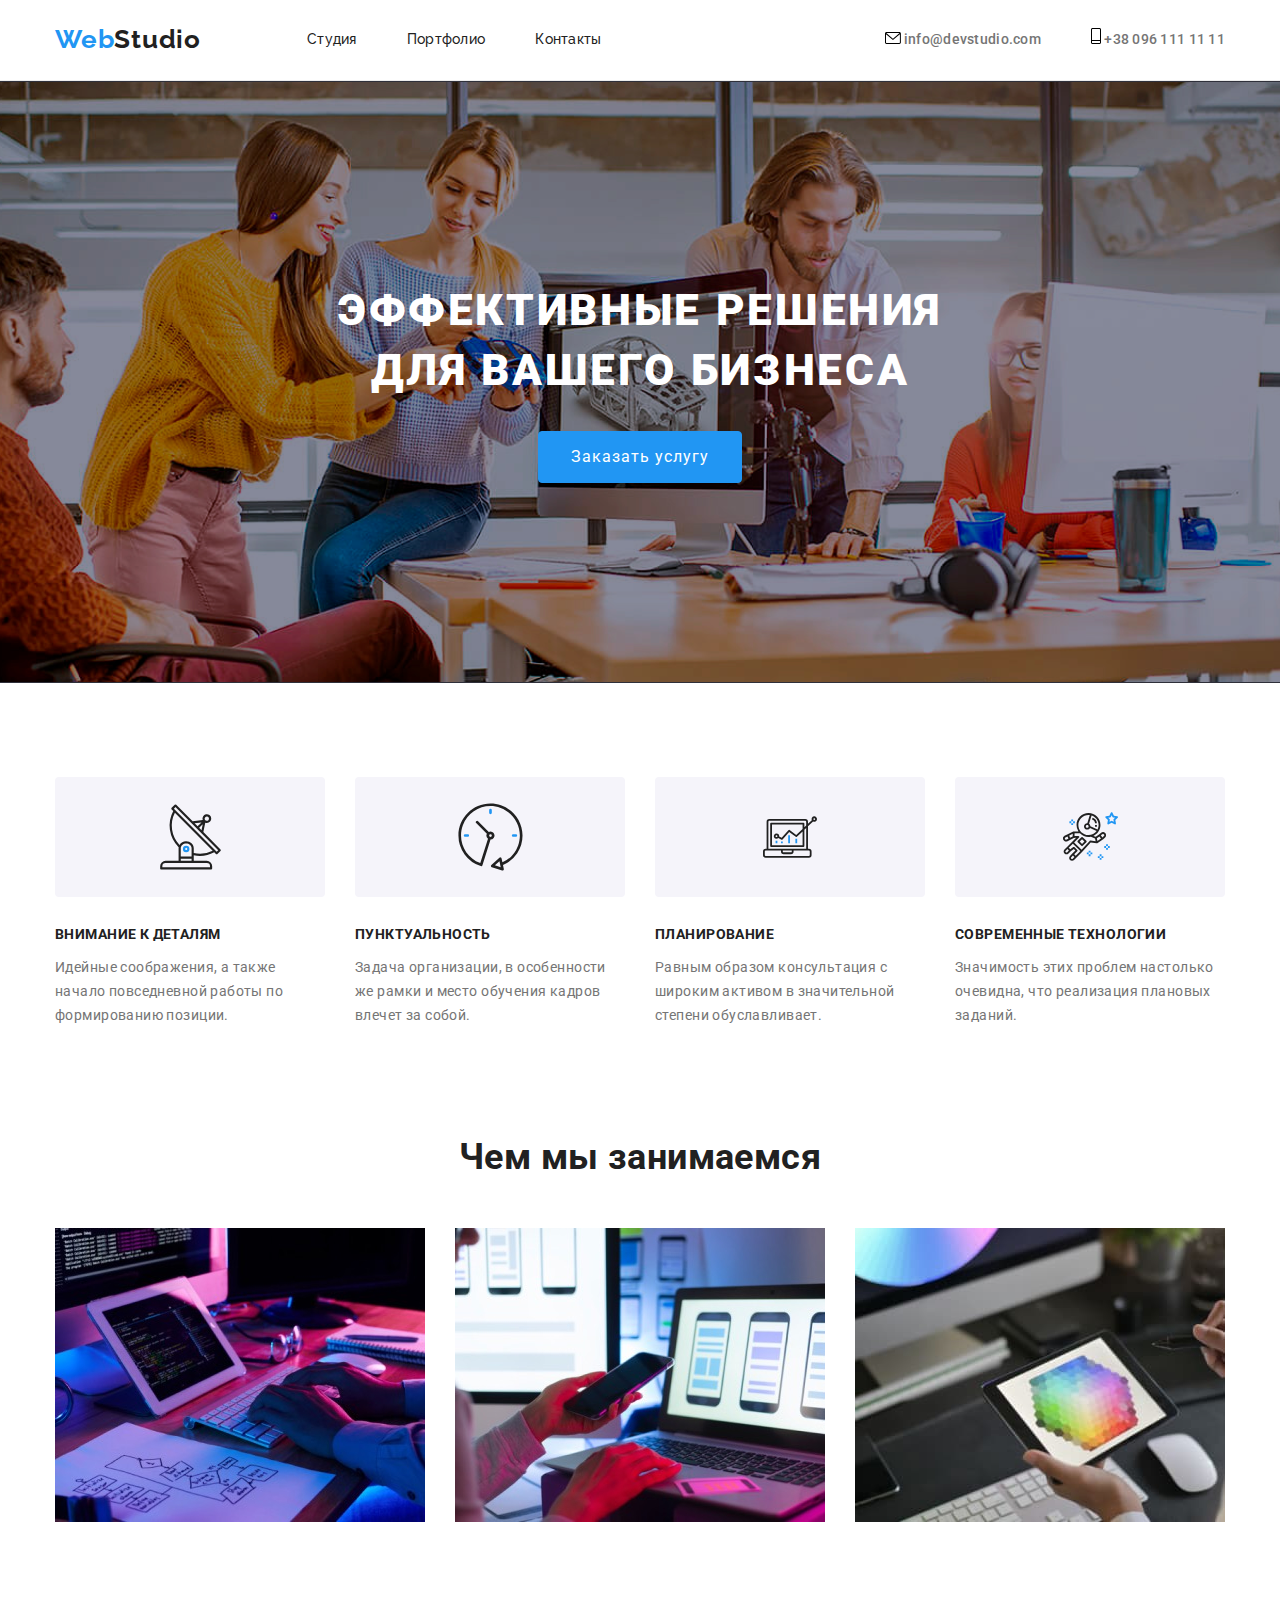
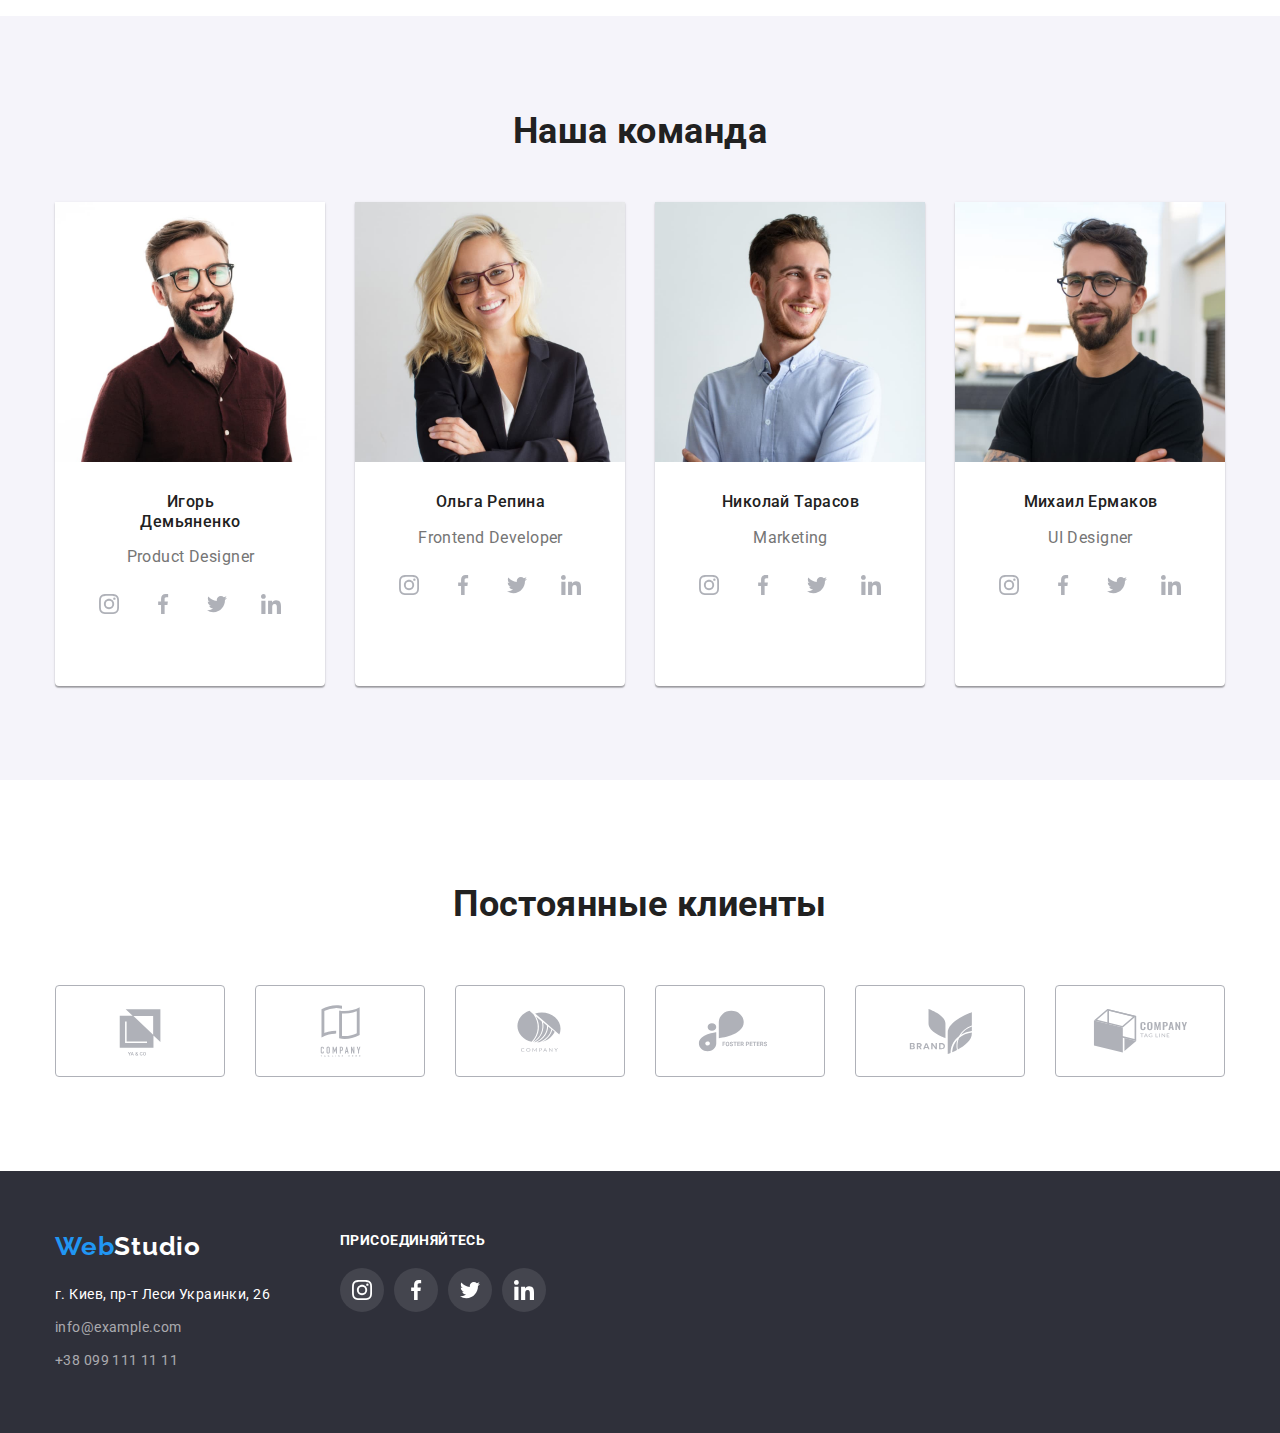
==== index.html @ 7c165f38 "Добавлены декоративные элементы" ====
<!DOCTYPE html>
<html lang="ru">
  <head>
    <meta charset="UTF-8" />
    <meta http-equiv="X-UA-Compatible" content="IE=edge" />
    <meta name="viewport" content="width=device-width, initial-scale=1.0" />
    <title>Студия</title>
    <link rel="preconnect" href="//fonts.gstatic.com" />
    <link
      href="https://fonts.googleapis.com/css2?family=Raleway:wght@700&family=Roboto:wght@400;500;700;900&display=swap"
      rel="stylesheet"
    />
    <link
      rel="stylesheet"
      href="https://cdnjs.cloudflare.com/ajax/libs/modern-normalize/1.0.0/modern-normalize.min.css"
    />
    <link rel="stylesheet" href="./css/styles.css" />
  </head>
  <body>
    <header class="page-header">
      <div class="container">
      <nav class="nav">
        <a class="logo" href="index.html"><span class="logo-blue">Web</span><span class="logo">Studio</span></a>
        <ul class="menu list">
          <li class="menu-item"><a class="link" href="./index.html">Студия</a></li>
          <li class="menu-item"><a class="link" href="./portfolio.html">Портфолио</a></li>
          <li class="nenu-item"><a class="link" href="#contacts">Контакты</a></li>
        </ul>
      </nav>
      <ul class="list-contacts">
        <li class="list-contacts-item">
          <a class="link-contact" href="mailto:info@devstudio.com">
          <svg class="contacts-icon-svg" width="16" height="12">
            <use href="./images/sprite.svg#icon-envelope"></use>
          </svg> 
          info@devstudio.com
        </a>
      </li>
        <li class="list-contacts-item"><a class="link-contact" href="tel:+380961111111">
          <svg class="contacts-icon-svg" width="10" height="16">
            <use href="./images/sprite.svg#icon-smartphone"></use>
          </svg> 
          +38 096 111 11 11
        </a>
      </li>
      </ul>
    </div>
    </header>
    <main>
      <section class="page-section">
        <div class="container">
        <h1 class="page-title">Эффективные решения для вашего бизнеса</h1>
        <button class="button" type="button">Заказать услугу</button>
        </div>
      </section>
      <section class="feature-section">
        <div class="container">
        <h2 class="alt-title">Особенности</h2>
        <ul class="list feature-set">
          
          <li class="feature-item">
            <div class="feature-icon">
              <svg class="feature-icon-svg-antenna">
                <use href="./images/sprite.svg#icon-antenna"></use> 
              </svg>
            </div>
            <h3 class="sub-title">Внимание к деталям</h3>
            <p class="text-content">
              Идейные соображения, а также начало повседневной работы по
              формированию позиции.
            </p>
          
          </li>
          <li class="feature-item">
            <div class="feature-icon">
              <svg class="feature-icon-svg-clock">
                <use href="./images/sprite.svg#icon-clock"></use> 
              </svg>
            </div>
            <h3 class="sub-title">Пунктуальность</h3>
            <p class="text-content">
              Задача организации, в особенности же рамки и место обучения кадров
              влечет за собой.
            </p>
          </li>
          <li class="feature-item">
            <div class="feature-icon">
              <svg class="feature-icon-svg-diagram">
                <use href="./images/sprite.svg#icon-diagram"></use> 
              </svg>
            </div>
            <h3 class="sub-title">Планирование</h3>
            <p class="text-content">
              Равным образом консультация с широким активом в значительной
              степени обуславливает.
            </p>
          </li>
          <li class="feature-item">
            <div class="feature-icon">
              <svg class="feature-icon-svg-astronaut">
                <use href="./images/sprite.svg#icon-astronaut"></use> 
              </svg>
            </div>
            <h3 class="sub-title">Современные технологии</h3>
            <p class="text-content">
              Значимость этих проблем настолько очевидна, что реализация
              плановых заданий.
            </p>
          </li>
        </ul>
      </div>
      </section>
      <section class="about-section">
        <div class="container">
        <h2 class="about-section-title">Чем мы занимаемся</h2>
        <ul class="list about-set">
          <li class="about-item">
            <img
              src="./images/box1.jpg"
              alt="Изображение компьютера"
              width="370"
              height="294"
            />
          </li>
          <li class="about-item">
            <img
              src="./images/box2.jpg"
              alt="`Изображение телефонана фоне монитора"
              width="370"
              height="294"
            />
          </li>
          <li class="about-item">
            <img
              src="./images/box3.jpg"
              alt="Изображение планшета"
              width="370"
              height="294"
            />
          </li>
        </ul>
      </div>
      </section> 
      <section class="team-section">
        <div class="container">
        <h2 class="team-title">Наша команда</h2>
        <ul class="list card-set team-list">
          <li class="item team-item">
            <img
              src="./images/img1.jpg"
              alt="Фото Игоря Демьяненко"
              width="270"
              height="260"
            />
            <div class="card-content">
            <h3 class="team-item-name">Игорь Демьяненко</h3>
            <p class="team-item-position" lang="en">Product Designer</p>
            </div>
            <ul class="list social-icons">
              <li class="social-icons-items">
                <a  href="" class="social-icons-link" target="_blank" rel="noopener noreferrer"> 
                  <svg class="social-icons-svg">
                    <use href="./images/sprite.svg#icon-instagram">
                    </use>
                  </svg>
                </a>
              </li>
              <li class="social-icons-items">
                <a  href="" class="social-icons-link" target="_blank" rel="noopener noreferrer"> 
                  <svg class="social-icons-svg">
                    <use href="./images/sprite.svg#icon-facebook">
                    </use>
                  </svg>
                </a>
              </li>
              <li class="social-icons-items">
                <a  href="" class="social-icons-link" target="_blank" rel="noopener noreferrer"> 
                  <svg class="social-icons-svg">
                    <use href="./images/sprite.svg#icon-twitter">
                    </use>
                  </svg>
                </a>
              </li>
              <li class="social-icons-items">
                <a  href="" class="social-icons-link" target="_blank" rel="noopener noreferrer"> 
                  <svg class="social-icons-svg">
                    <use href="./images/sprite.svg#icon-linkedin">
                    </use>
                  </svg>
                </a>
              </li>
            </ul>
          </li>
          <li class="item team-item">
            <img
              src="./images/img2.jpg"
              alt="Фото Ольги Репиной"
              width="270"
              height="260"
            />
            <div class="card-content">
              <h3 class="team-item-name">Ольга Репина</h3>
            <p class="team-item-position" lang="en">Frontend Developer</p>
            </div>
            <ul class="list social-icons">
              <li class="social-icons-items">
                <a  href="" class="social-icons-link" target="_blank" rel="noopener noreferrer"> 
                  <svg class="social-icons-svg">
                    <use href="./images/sprite.svg#icon-instagram">
                    </use>
                  </svg>
                </a>
              </li>
              <li class="social-icons-items">
                <a  href="" class="social-icons-link" target="_blank" rel="noopener noreferrer"> 
                  <svg class="social-icons-svg">
                    <use href="./images/sprite.svg#icon-facebook">
                    </use>
                  </svg>
                </a>
              </li>
              <li class="social-icons-items">
                <a  href="" class="social-icons-link" target="_blank" rel="noopener noreferrer"> 
                  <svg class="social-icons-svg">
                    <use href="./images/sprite.svg#icon-twitter">
                    </use>
                  </svg>
                </a>
              </li>
              <li class="social-icons-items">
                <a  href="" class="social-icons-link" target="_blank" rel="noopener noreferrer"> 
                  <svg class="social-icons-svg">
                    <use href="./images/sprite.svg#icon-linkedin">
                    </use>
                  </svg>
                </a>
              </li>
            </ul>
          </li>
          <li class="item team-item">
            <img
              src="./images/img3.jpg"
              alt="Фото Николая Тарасова"
              width="270"
              height="260"
            />
            <div class="card-content">
            <h3 class="team-item-name">Николай Тарасов</h3>
            <p class="team-item-position" lang="en">Marketing</p>
            </div>
            <ul class="list social-icons">
              <li class="social-icons-items">
                <a  href="" class="social-icons-link" target="_blank" rel="noopener noreferrer"> 
                  <svg class="social-icons-svg">
                    <use href="./images/sprite.svg#icon-instagram">
                    </use>
                  </svg>
                </a>
              </li>
              <li class="social-icons-items">
                <a  href="" class="social-icons-link" target="_blank" rel="noopener noreferrer"> 
                  <svg class="social-icons-svg">
                    <use href="./images/sprite.svg#icon-facebook">
                    </use>
                  </svg>
                </a>
              </li>
              <li class="social-icons-items">
                <a  href="" class="social-icons-link" target="_blank" rel="noopener noreferrer"> 
                  <svg class="social-icons-svg">
                    <use href="./images/sprite.svg#icon-twitter">
                    </use>
                  </svg>
                </a>
              </li>
              <li class="social-icons-items">
                <a  href="" class="social-icons-link" target="_blank" rel="noopener noreferrer"> 
                  <svg class="social-icons-svg">
                    <use href="./images/sprite.svg#icon-linkedin">
                    </use>
                  </svg>
                </a>
              </li>
            </ul>
          </li>
          <li class="item team-item">
            <img
              src="./images/img4.jpg"
              alt="Фото Михаила Ермакова"
              width="270"
              height="260"
            />
            <div class="card-content">
            <h3 class="team-item-name">Михаил Ермаков</h3>
            <p class="team-item-position">UI Designer</p>
          </div>
          <ul class="list social-icons">
            <li class="social-icons-items">
              <a  href="" class="social-icons-link" target="_blank" rel="noopener noreferrer"> 
                <svg class="social-icons-svg">
                  <use href="./images/sprite.svg#icon-instagram">
                  </use>
                </svg>
              </a>
            </li>
            <li class="social-icons-items">
              <a  href="" class="social-icons-link" target="_blank" rel="noopener noreferrer"> 
                <svg class="social-icons-svg">
                  <use href="./images/sprite.svg#icon-facebook">
                  </use>
                </svg>
              </a>
            </li>
            <li class="social-icons-items">
              <a  href="" class="social-icons-link" target="_blank" rel="noopener noreferrer"> 
                <svg class="social-icons-svg">
                  <use href="./images/sprite.svg#icon-twitter">
                  </use>
                </svg>
              </a>
            </li>
            <li class="social-icons-items">
              <a  href="" class="social-icons-link" target="_blank" rel="noopener noreferrer"> 
                <svg class="social-icons-svg">
                  <use href="./images/sprite.svg#icon-linkedin">
                  </use>
                </svg>
              </a>
            </li>
          </ul>
          </li>
        </ul>
      </div>
      </section>
      <section class="clients-section"> 
        <div class="container">
          <h2 class="customers">Постоянные клиенты</h2>
          <ul class="list regular-customers">
            <li class="client-item">
              <a href="" class="client-link" target="_blank" rel="noopener noreferrer">
              <svg class="client-icon-svg"> 
                <use href="./images/sprite.svg#icon-logo"></use>
              </svg>
            </a>
            </li>
            <li class="client-item">
              <a href="" class="client-link" target="_blank" rel="noopener noreferrer" >
              <svg class="client-icon-svg"> 
                <use href="./images/sprite.svg#icon-logo2"></use>
              </svg>
            </a>
            </li>
            <li class="client-item">
              <a href="" class="client-link" target="_blank" rel="noopener noreferrer">
              <svg class="client-icon-svg"> 
                <use href="./images/sprite.svg#icon-logo3"></use>
              </svg>
            </a>
            </li>
            <li class="client-item">
              <a href="" class="client-link" target="_blank" rel="noopener noreferrer">
              <svg class="client-icon-svg"> 
                <use href="./images/sprite.svg#icon-logo4"></use>
              </svg>
            </a>
            </li>
            <li class="client-item">
              <a href="" class="client-link" target="_blank" rel="noopener noreferrer">
              <svg class="client-icon-svg"> 
                <use href="./images/sprite.svg#icon-logo5"></use>
              </svg>
            </a>
            </li>
            <li class="client-item">
              <a href="" class="client-link" target="_blank" rel="noopener noreferrer">
              <svg class="client-icon-svg"> 
                <use href="./images/sprite.svg#icon-logo6"></use>
              </svg>
            </a>
            </li>
          </ul>
        </div>
      </section>
    </main>
    <footer id="contacts" class="contacts">
      <div class="container footer-content">
      <div class="footer-item">
      <a class="logo" href="index.html"><span class="logo-blue">Web</span><span class="logo-white">Studio</span></a>
      <address>
        <p class="address">г. Киев, пр-т Леси Украинки, 26</p>
        <ul class="list">
          <li class="address-item">
            <a class="address-link" href="mailto:info@example.com">info@example.com</a>
          </li>
          <li class="address-item">
            <a class="address-link" href="tel:+380991111111">+38 099 111 11 11</a>
          </li>
        </ul>
      </address>
    </div>
      <div class="social-content">
        <p class="social-content-text">присоединяйтесь</p>
        <ul class="list social-icons">
          <li class="social-icons-items">
            <a  href="" class="social-icons-link" target="_blank" rel="noopener noreferrer"> 
              <svg class="social-icons-svg">
                <use href="./images/sprite.svg#icon-instagram">
                </use>
              </svg>
            </a>
          </li>
          <li class="social-icons-items">
            <a  href="" class="social-icons-link" target="_blank" rel="noopener noreferrer"> 
              <svg class="social-icons-svg">
                <use href="./images/sprite.svg#icon-facebook">
                </use>
              </svg>
            </a>
          </li>
          <li class="social-icons-items">
            <a  href="" class="social-icons-link" target="_blank" rel="noopener noreferrer"> 
              <svg class="social-icons-svg">
                <use href="./images/sprite.svg#icon-twitter">
                </use>
              </svg>
            </a>
          </li>
          <li class="social-icons-items">
            <a  href="" class="social-icons-link" target="_blank" rel="noopener noreferrer"> 
              <svg class="social-icons-svg">
                <use href="./images/sprite.svg#icon-linkedin">
                </use>
              </svg>
            </a>
          </li>
        </ul>
      </div>
    </div>
    </footer>
  
  </body>
</html>
---- css/styles.css ----
:root {
  --main-font: "Roboto", sans-serif;
  --logo-font: "Raleway", sans-serif;
  --main-text-cl: #757575;
  --title-cl: #212121;
  --accent-cl: #2196f3;
  --alt-title-cl: #ffffff;
  --main-bg: #ffffff;
  --dark-bg: #2f303a;
  --second-bg: #f5f4fa;
  --icon-cl: #AFB1B8;
}

html {
  box-sizing: border-box;
}

*,
*::before,
*::after {
  box-sizing: inherit;
}

body {
  font-family: var(--main-font);
  font-size: 14px;
  line-height: 1.71;
  letter-spacing: 0.03em;
  color: var(--main-text-cl);
  background-color: var(--main-bg);
}

h1,
h2,
h3,
p {
  margin-top: 0px;
}

img {
display: block;
max-width: 100%;
height: auto;
}

.container {
  width: 1200px;
  padding-left: 15px;
  padding-right: 15px;
  margin-left: auto;
  margin-right: auto;
}

.logo {
  font-family: var(--logo-font);
  font-style: normal;
  font-weight: bold;
  font-size: 26px;
  line-height: 1.19;
  letter-spacing: 0.03em;
  text-decoration: none;
  color: var(--title-cl);
  margin-right: 53px;
}

.logo-blue {
  font-family: var(--logo-font);
  font-weight: bold;
  color: var(--accent-cl);
}

.logo-white {
  font-family: var(--logo-font);
  font-weight: bold;
  color: var(--alt-title-cl);
}

.link {
  font-family: var(--logo-font);
  color: inherit;
  text-decoration: none;
  font-weight: 500;
  font-size: 14px;
  line-height: 1.14px;
  letter-spacing: 0.02em;
  color: var(--title-cl);
}

.link:hover,
.link:focus {
  color: var(--accent-cl);
}

.link-contact {
  text-decoration: none;
  font-weight: 500;
  font-size: 14px;
  line-height: 1.14;
  letter-spacing: 0.02em;
  color: var(--main-text-cl);
}

.list-contacts-item:not(:last-child){
  margin-right: 50px;
  justify-content: flex-end;
  align-self: center;
}

.link-contact:hover,
.link-contact:focus {
  color: var(--accent-cl);
}

.link-contact:hover .contacts-icon-svg,
.link-contact:focus .contacts-icon-svg { 
  fill: var(--accent-cl);
}

.page-header {
  padding-top: 24px;
  padding-bottom: 25px;
  border-bottom: 1px solid #ECECEC;
}

.page-header .container {
  display: flex;
}

.nav {
  display: flex;
  justify-content: space-between;
  align-items: center;
  margin-right: auto;
}

.menu {
  display: inline-flex;  
}

.menu-item:not(:last-child) {
  margin-right: 50px;
}

.list-contacts {
  display: inline-flex;
  align-items: center ;
  margin: 0px;
  padding-left: 0px;
  list-style: none;
}

.button {
  display: block;
  margin-left: auto;
  margin-right: auto;
  min-width: 136px;
  min-height: 30px;
  padding: 10px 32px;
  box-shadow: 0px 4px 4px rgba(0, 0, 0, 0.15);
  border-radius: 4px;
  border: 1px solid var(--accent-cl);
  font-size: 16px;
  line-height: 1.87;
  letter-spacing: 0.06em;
  color: var(--alt-title-cl);
  background-color: var(--accent-cl);
  cursor: pointer;
}

.list {
  margin: 0;
  padding: 0;
  list-style: none;
}

.page-section {
  background-image: url(../images/bgimg.png);
  background-repeat: no-repeat;
  background-position: center;
  background-color: var(--dark-bg);
  padding-top: 200px;
  padding-bottom: 200px;
}

.page-title {
  margin-right: auto;
  margin-left: auto;
  margin-bottom: 30px;
  width: 696px;
  text-align: center;
  font-weight: 900;
  font-size: 44px;
  line-height: 1.36;
  letter-spacing: 0.06em;
  text-transform: uppercase;
  color: var(--alt-title-cl);
}

.sub-title {
  font-size: 14px;
  line-height: 1.14;
  text-transform: uppercase;
  color: var(--title-cl);
  
}

.text-content {
  font-size: 14px;
  line-height: 1.71;
  color: var(--main-text-cl);
}

.feature-section {
  padding-top: 94px;
}

.feature-set {
  display: flex;
  flex-wrap: wrap; 
  margin: 0px;
  list-style: none;
}

.feature-set >.feature-item {
  flex-basis: calc((100% - 90px) / 4);
  margin-right: 30px; 
}

.feature-set >.feature-item:nth-child(4n) {
  margin-right: 0px;
}
    
.feature-content {
  box-sizing: border-box;
  width: 270px;
  height: 75px;
}

.feature-icon {
  display: flex;
  width: 270px;
  height: 120px;
  align-items: center;
  justify-content: center;
  background: var(--second-bg);
  border-radius: 4px;
  margin-bottom: 30px;
}

.feature-icon-svg-antenna {
  width: 65px;
  height: 70px;
  fill: var(--title-cl);
}

.feature-icon-svg-clock {
  width: 67px;
  height: 70px;
  fill: var(--title-cl);
}

.feature-icon-svg-diagram {
  width: 70px;
  height: 54px;
  fill: var(--title-cl);
}

.feature-icon-svg-astronaut {
  width: 55px;
  height: 61px;
  fill: var(--title-cl);
}

.about-section {
  padding-top: 94px;
  padding-bottom: 94px;
}

.about-section-title,
.team-title {
  margin-bottom: 50px;
  text-align: center;
  font-size: 36px;
  line-height: 1.17;
  color: var(--title-cl);
}

.about-set {
  display: flex;
  margin-top: -50px;
  margin-right: -30px;
    
}

.about-item {
  margin-top: 50px;
  margin-right: 30px; 
}

.about-item:last-child {
  margin-right: 0px; 
}

.team-section {
  padding-top: 94px;
  padding-bottom: 94px;
  line-height: 1.19;
  color: var(--title-cl);
  background-color: var(--second-bg);
}

.card-set {
  display: flex;
  flex-wrap: wrap;
  margin-left: -30px;
  margin-top: -30px;  
}

 
.card-content {
  padding: 30px 59px 16px 60px;
}

.item {
  margin-left: 30px;
  margin-top: 30px;
  background: #FFFFFF;
  box-shadow: 0px 1px 3px rgba(0, 0, 0, 0.12), 0px 1px 1px rgba(0, 0, 0, 0.14), 0px 2px 1px rgba(0, 0, 0, 0.2);
  border-radius: 0px 0px 4px 4px;
}

.team-item {
  flex-basis: calc((100% - 4*30px) / 4); 
  text-align: center;
}

.team-item-name {
  font-weight: 500;
  font-size: 16px;
}

.team-item-position {
  font-size: 16px;
  color: var(--main-text-cl);
  margin-bottom: 0px;
}

.social-icons {
  display: inline-flex;
  margin-bottom: 30px;
}

.social-icons-items:not(:last-child) {
  margin-right: 10px;
}
  
.social-icons-svg {
  width: 20px;
  height: 20px;
  fill: var(--icon-cl);
}

.social-icons-link {
  display: flex;
  align-items: center;
  justify-content: center;
  margin-bottom: 30px;
  width: 44px;
  height: 44px;
  border-radius: 50%;
  background-color: var(--alt-title-cl);
}

.social-icons-link:hover .social-icons-svg,
.social-icons-link:focus .social-icons-svg {
  fill: var(--alt-title-cl);
}

.social-icons-link:hover,
.social-icons-link:focus {
  background-color: var(--accent-cl);
}

.customers {
  padding-top: 94px;
  padding-bottom: 50px;
  margin-bottom: 0px;
  text-align: center;
  font-family: var(--main-font);
  font-weight: bold;
  font-size: 36px;
  line-height: 1,17;
  color: var(--title-cl);
}

.regular-customers {
  display: flex;
  padding-bottom: 94px;
}

.client-item:not(:last-child) {
  margin-right: 30px;
}

.client-item {
  border: 1px solid #AFB1B8;
  box-sizing: border-box;
  border-radius: 4px;
  width: 170px;
  height: 92px;
}

.client-link {
  display: block;
  width: 106px;
  height: 60px;
  margin: 16px 32px;
}

.client-icon-svg {
  width: 106px;
  height: 60px;
  fill: var(--icon-cl);
}

.client-item:hover,
.client-item:focus {
  border-color: var(--accent-cl);
}

.client-link:hover .client-icon-svg,
.client-link:focus .client-icon-svg {
    fill: var(--accent-cl);
}

#contacts {
  background-color: var(--dark-bg);
}

.contacts {
  display: flex;
  justify-content: flex-start;
  padding-top:  60px;
  padding-bottom: 60px;
  font-style: normal;
  color: var(--alt-title-cl);
}

.footer-content {
  display: flex;
  align-items: center;
  justify-content: flex-start;
}

.footer-item {
  margin-right: 70px;
}

.address {
  font-style: normal;
  margin: 0px;
  padding-top: 20px;
  padding-bottom: 9px;
}

.address-link {
  font-style: normal;
  text-decoration: none;
  color: rgba(255, 255, 255, 0.6);
}

.address-item:not(:last-child) {
  display: block;
  margin-bottom: 9px;
}

.address-link:hover,
.address-link:focus {
  color: var(--accent-cl);
}

.social-content {
  font-family: var(--main-font);
  font-weight: bold;
  font-size: 14px;
  line-height: 16px;
  letter-spacing: 0.03em;
  text-transform: uppercase;
  color: var(--alt-title-cl)
}

.social-content-text {
  margin-bottom: 0px;
  padding-bottom: 20px;
}

.social-content .social-icons-link {
  background: rgba(255, 255, 255, 0.1);
}

.social-content .social-icons-link:hover,
.social-content .social-icons-link:focus {
  background: var(--accent-cl);
}

.social-content .social-icons-svg {
  fill: var(--alt-title-cl);
}

.alt-title,
.projects-title,
.projects-examples {
  position: absolute;
  width: 1px;
  height: 1px;
  border: 0;
  margin: -1px;
  padding: 0;
  clip: rect(0 0 0 0);
  overflow: hidden;
}

.projects {
  padding-top: 94px;
  padding-bottom: 94px;
}

.project-list {
  display: flex;
  justify-content: space-around;
  margin-left: 280px;
  margin-right: 279px;
  margin-bottom: 50px;   
}

.projects-button {
  padding: 6px 22px;
  background: #F5F4FA;
  border-radius: 4px;
  border: none;
  font-weight: 500;
  font-size: 16px;
  line-height: 1.62;
  color: var(--title-cl);
  background-color: var(--second-bg);
  cursor: pointer;
}

.projects-button:hover,
.projects-button:focus {
  color: var(--alt-title-cl);
  background-color: var(--accent-cl);
}

.project-title {
  font-size: 18px;
  line-height: 2;
  letter-spacing: 0.06em;
  color: var(--title-cl);
  margin-bottom: 0px;
  }

.project-link {
  font-size: 16px;
  line-height: 1.87;
  text-decoration: none;
  color: var(--main-text-cl);
}

.container-examples {
  margin-top: 20px;
}

.projects-set {
  display: flex;
  flex-wrap: wrap;
  margin-right: -30px;
  margin-bottom: -30px;  
}

.project-examples-item {
  margin-right: 30px;
  margin-bottom: 30px; 
  background: var(--main-bg);
  border: 1px solid #EEEEEE;
  box-sizing: border-box;
}

.project-examples-item:nth-child(3n) {
  margin-right: 0px;
}

.project-content {
  padding: 20px 24px;
}

.project-examples-item:hover,
.project-examples-item:focus {  
  box-shadow: 0px 1px 1px rgba(0, 0, 0, 0.12), 0px 4px 4px rgba(0, 0, 0, 0.06), 1px 4px 6px rgba(0, 0, 0, 0.16);
}
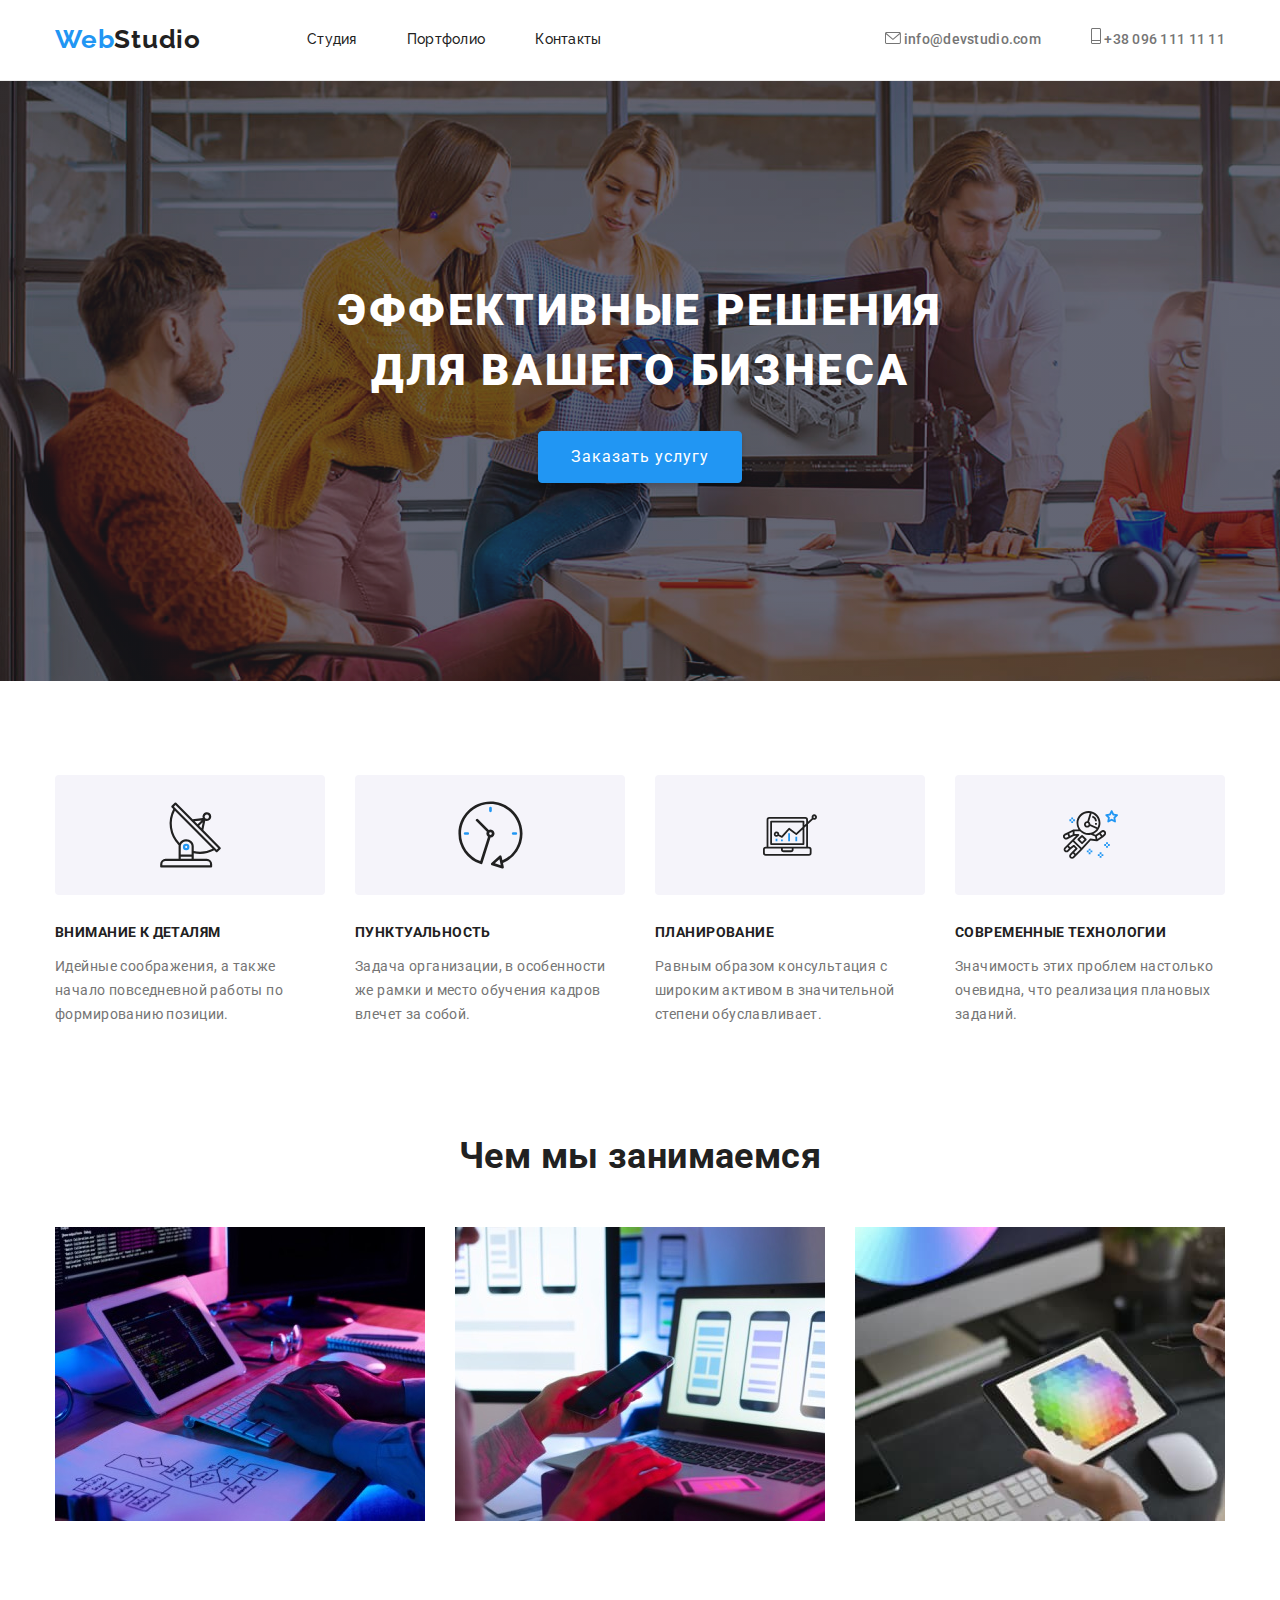
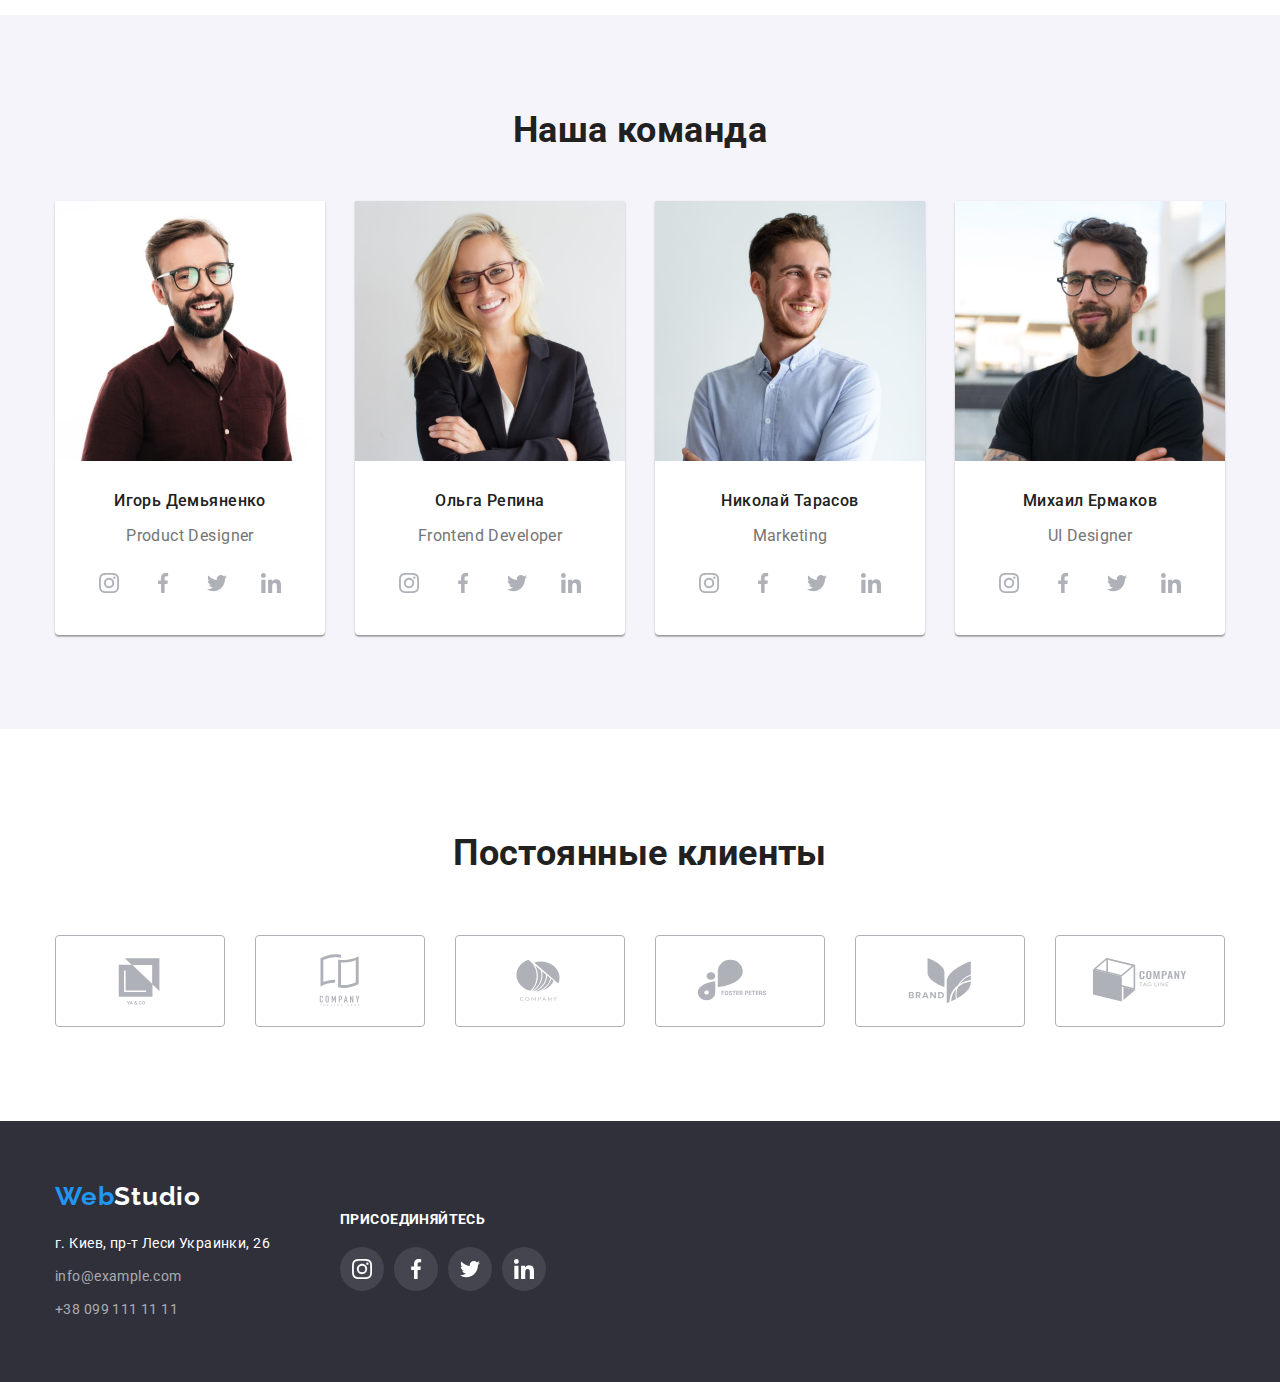
==== commit 28fffd18: "Внесены правки в оформление" ====
--- a/index.html
+++ b/index.html
@@ -48,10 +48,12 @@
     </header>
     <main>
       <section class="page-section">
-        <div class="container">
+        <div class="overlay">
+        <div class="container">  
         <h1 class="page-title">Эффективные решения для вашего бизнеса</h1>
         <button class="button" type="button">Заказать услугу</button>
-        </div>
+      </div> 
+    </div>
       </section>
       <section class="feature-section">
         <div class="container">
@@ -155,7 +157,6 @@
             <div class="card-content">
             <h3 class="team-item-name">Игорь Демьяненко</h3>
             <p class="team-item-position" lang="en">Product Designer</p>
-            </div>
             <ul class="list social-icons">
               <li class="social-icons-items">
                 <a  href="" class="social-icons-link" target="_blank" rel="noopener noreferrer"> 
@@ -190,6 +191,7 @@
                 </a>
               </li>
             </ul>
+          </div>
           </li>
           <li class="item team-item">
             <img
@@ -201,7 +203,6 @@
             <div class="card-content">
               <h3 class="team-item-name">Ольга Репина</h3>
             <p class="team-item-position" lang="en">Frontend Developer</p>
-            </div>
             <ul class="list social-icons">
               <li class="social-icons-items">
                 <a  href="" class="social-icons-link" target="_blank" rel="noopener noreferrer"> 
@@ -236,6 +237,7 @@
                 </a>
               </li>
             </ul>
+          </div>
           </li>
           <li class="item team-item">
             <img
@@ -247,7 +249,6 @@
             <div class="card-content">
             <h3 class="team-item-name">Николай Тарасов</h3>
             <p class="team-item-position" lang="en">Marketing</p>
-            </div>
             <ul class="list social-icons">
               <li class="social-icons-items">
                 <a  href="" class="social-icons-link" target="_blank" rel="noopener noreferrer"> 
@@ -281,7 +282,8 @@
                   </svg>
                 </a>
               </li>
-            </ul>
+            </ul>  
+          </div> 
           </li>
           <li class="item team-item">
             <img
@@ -293,41 +295,41 @@
             <div class="card-content">
             <h3 class="team-item-name">Михаил Ермаков</h3>
             <p class="team-item-position">UI Designer</p>
+            <ul class="list social-icons">
+              <li class="social-icons-items">
+                <a  href="" class="social-icons-link" target="_blank" rel="noopener noreferrer"> 
+                  <svg class="social-icons-svg">
+                    <use href="./images/sprite.svg#icon-instagram">
+                    </use>
+                  </svg>
+                </a>
+              </li>
+              <li class="social-icons-items">
+                <a  href="" class="social-icons-link" target="_blank" rel="noopener noreferrer"> 
+                  <svg class="social-icons-svg">
+                    <use href="./images/sprite.svg#icon-facebook">
+                    </use>
+                  </svg>
+                </a>
+              </li>
+              <li class="social-icons-items">
+                <a  href="" class="social-icons-link" target="_blank" rel="noopener noreferrer"> 
+                  <svg class="social-icons-svg">
+                    <use href="./images/sprite.svg#icon-twitter">
+                    </use>
+                  </svg>
+                </a>
+              </li>
+              <li class="social-icons-items">
+                <a  href="" class="social-icons-link" target="_blank" rel="noopener noreferrer"> 
+                  <svg class="social-icons-svg">
+                    <use href="./images/sprite.svg#icon-linkedin">
+                    </use>
+                  </svg>
+                </a>
+              </li>
+            </ul>
           </div>
-          <ul class="list social-icons">
-            <li class="social-icons-items">
-              <a  href="" class="social-icons-link" target="_blank" rel="noopener noreferrer"> 
-                <svg class="social-icons-svg">
-                  <use href="./images/sprite.svg#icon-instagram">
-                  </use>
-                </svg>
-              </a>
-            </li>
-            <li class="social-icons-items">
-              <a  href="" class="social-icons-link" target="_blank" rel="noopener noreferrer"> 
-                <svg class="social-icons-svg">
-                  <use href="./images/sprite.svg#icon-facebook">
-                  </use>
-                </svg>
-              </a>
-            </li>
-            <li class="social-icons-items">
-              <a  href="" class="social-icons-link" target="_blank" rel="noopener noreferrer"> 
-                <svg class="social-icons-svg">
-                  <use href="./images/sprite.svg#icon-twitter">
-                  </use>
-                </svg>
-              </a>
-            </li>
-            <li class="social-icons-items">
-              <a  href="" class="social-icons-link" target="_blank" rel="noopener noreferrer"> 
-                <svg class="social-icons-svg">
-                  <use href="./images/sprite.svg#icon-linkedin">
-                  </use>
-                </svg>
-              </a>
-            </li>
-          </ul>
           </li>
         </ul>
       </div>
--- a/css/styles.css
+++ b/css/styles.css
@@ -104,6 +104,9 @@
   margin-right: 50px;
   justify-content: flex-end;
   align-self: center;
+}
+.contacts-icon-svg {
+  fill: var(--main-text-cl);
 }
 
 .link-contact:hover,
@@ -173,16 +176,25 @@
   list-style: none;
 }
 
+.overlay {
+  max-width: 1600px;
+  height: 600px;
+  margin-left: auto;
+  margin-right: auto;
+  background-image: linear-gradient(
+    to right,
+    rgba(47, 48, 58, 0.4),
+    rgba(47, 48, 58, 0.4)
+    ), 
+  url("../images/bgimg.png");
+}
+
 .page-section {
-  background-image: url(../images/bgimg.png);
-  background-repeat: no-repeat;
-  background-position: center;
   background-color: var(--dark-bg);
+}
+
+.page-title {
   padding-top: 200px;
-  padding-bottom: 200px;
-}
-
-.page-title {
   margin-right: auto;
   margin-left: auto;
   margin-bottom: 30px;
@@ -318,7 +330,7 @@
 
  
 .card-content {
-  padding: 30px 59px 16px 60px;
+  padding: 30px 32px;
 }
 
 .item {
@@ -342,12 +354,11 @@
 .team-item-position {
   font-size: 16px;
   color: var(--main-text-cl);
-  margin-bottom: 0px;
+  margin-bottom: 16px;
 }
 
 .social-icons {
   display: inline-flex;
-  margin-bottom: 30px;
 }
 
 .social-icons-items:not(:last-child) {
@@ -364,7 +375,6 @@
   display: flex;
   align-items: center;
   justify-content: center;
-  margin-bottom: 30px;
   width: 44px;
   height: 44px;
   border-radius: 50%;
@@ -403,18 +413,19 @@
 }
 
 .client-item {
-  border: 1px solid #AFB1B8;
   box-sizing: border-box;
-  border-radius: 4px;
   width: 170px;
   height: 92px;
 }
 
 .client-link {
-  display: block;
-  width: 106px;
-  height: 60px;
-  margin: 16px 32px;
+  border: 1px solid #AFB1B8;
+  border-radius: 4px;
+  display: flex;
+  width: 100%;
+  height: 100%;
+  align-items: center;
+  justify-content: center;
 }
 
 .client-icon-svg {
@@ -423,8 +434,8 @@
   fill: var(--icon-cl);
 }
 
-.client-item:hover,
-.client-item:focus {
+.client-link:hover,
+.client-link:focus {
   border-color: var(--accent-cl);
 }
 
